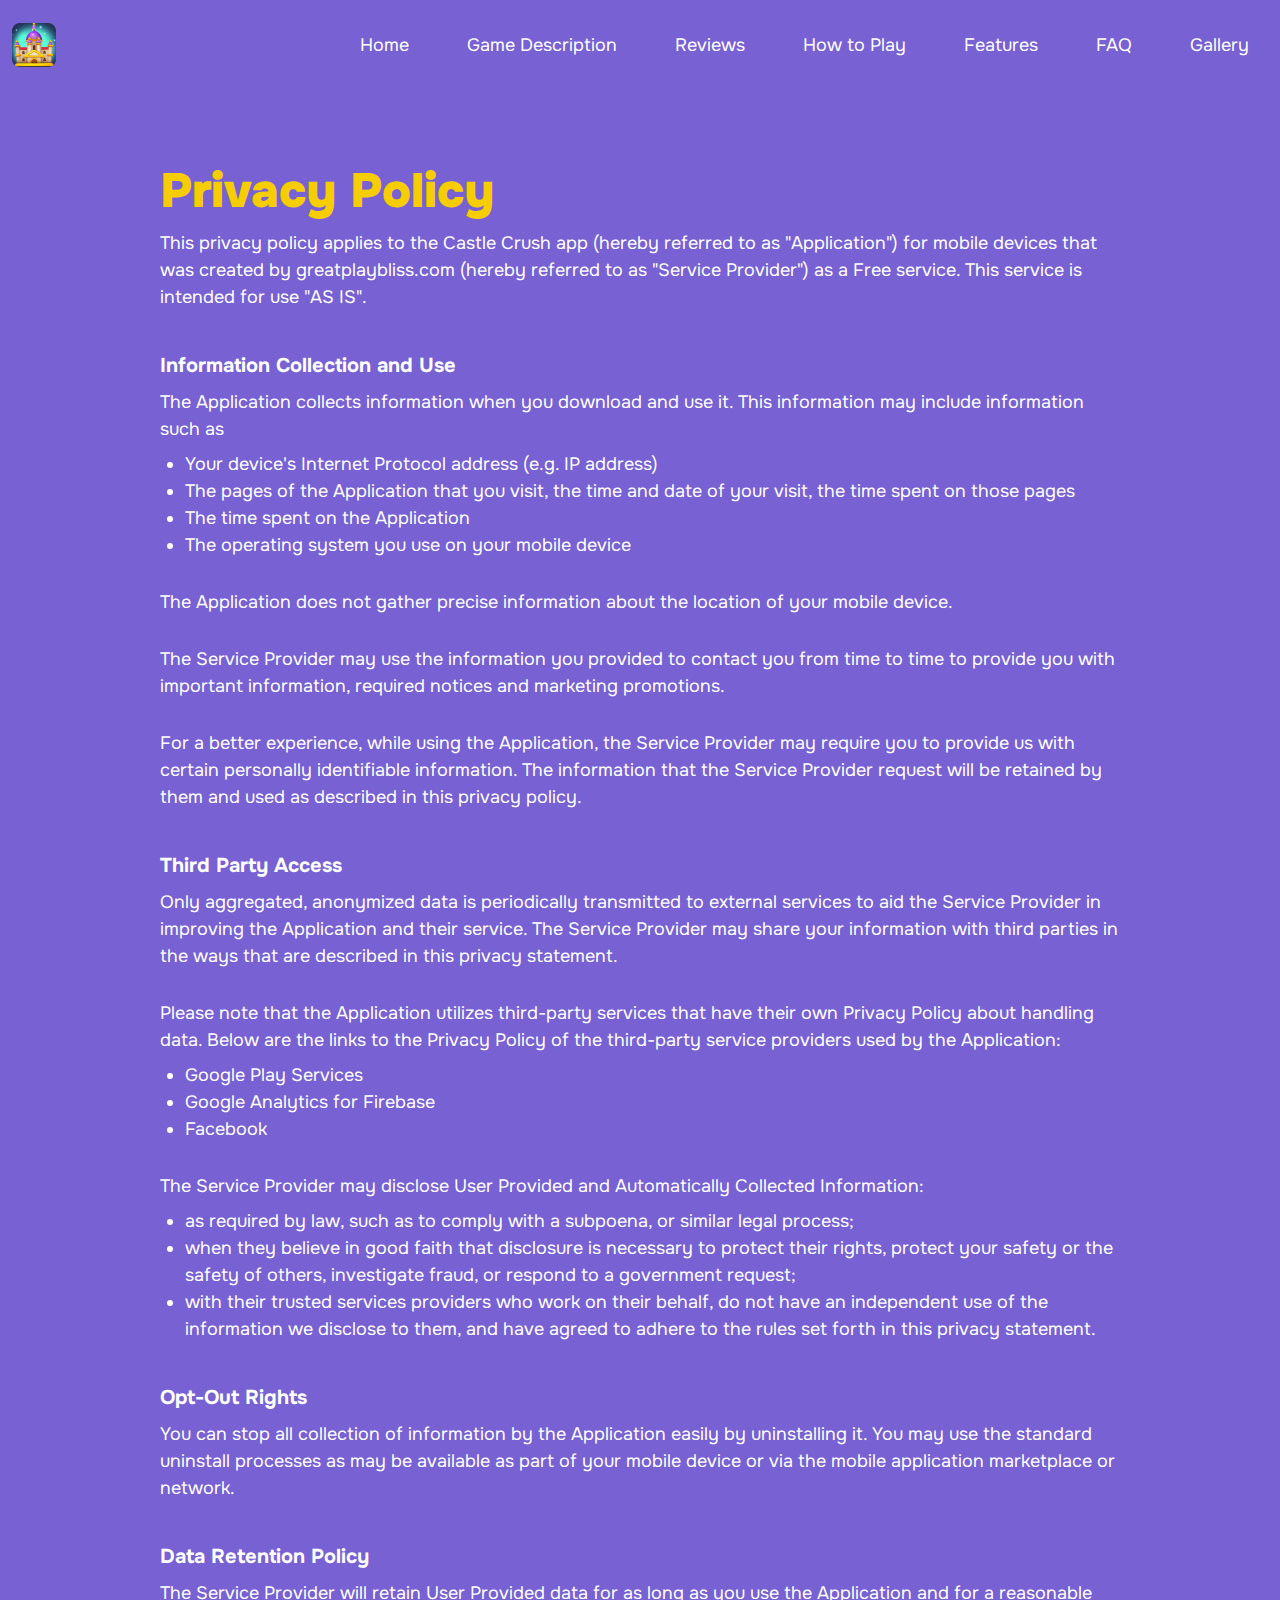
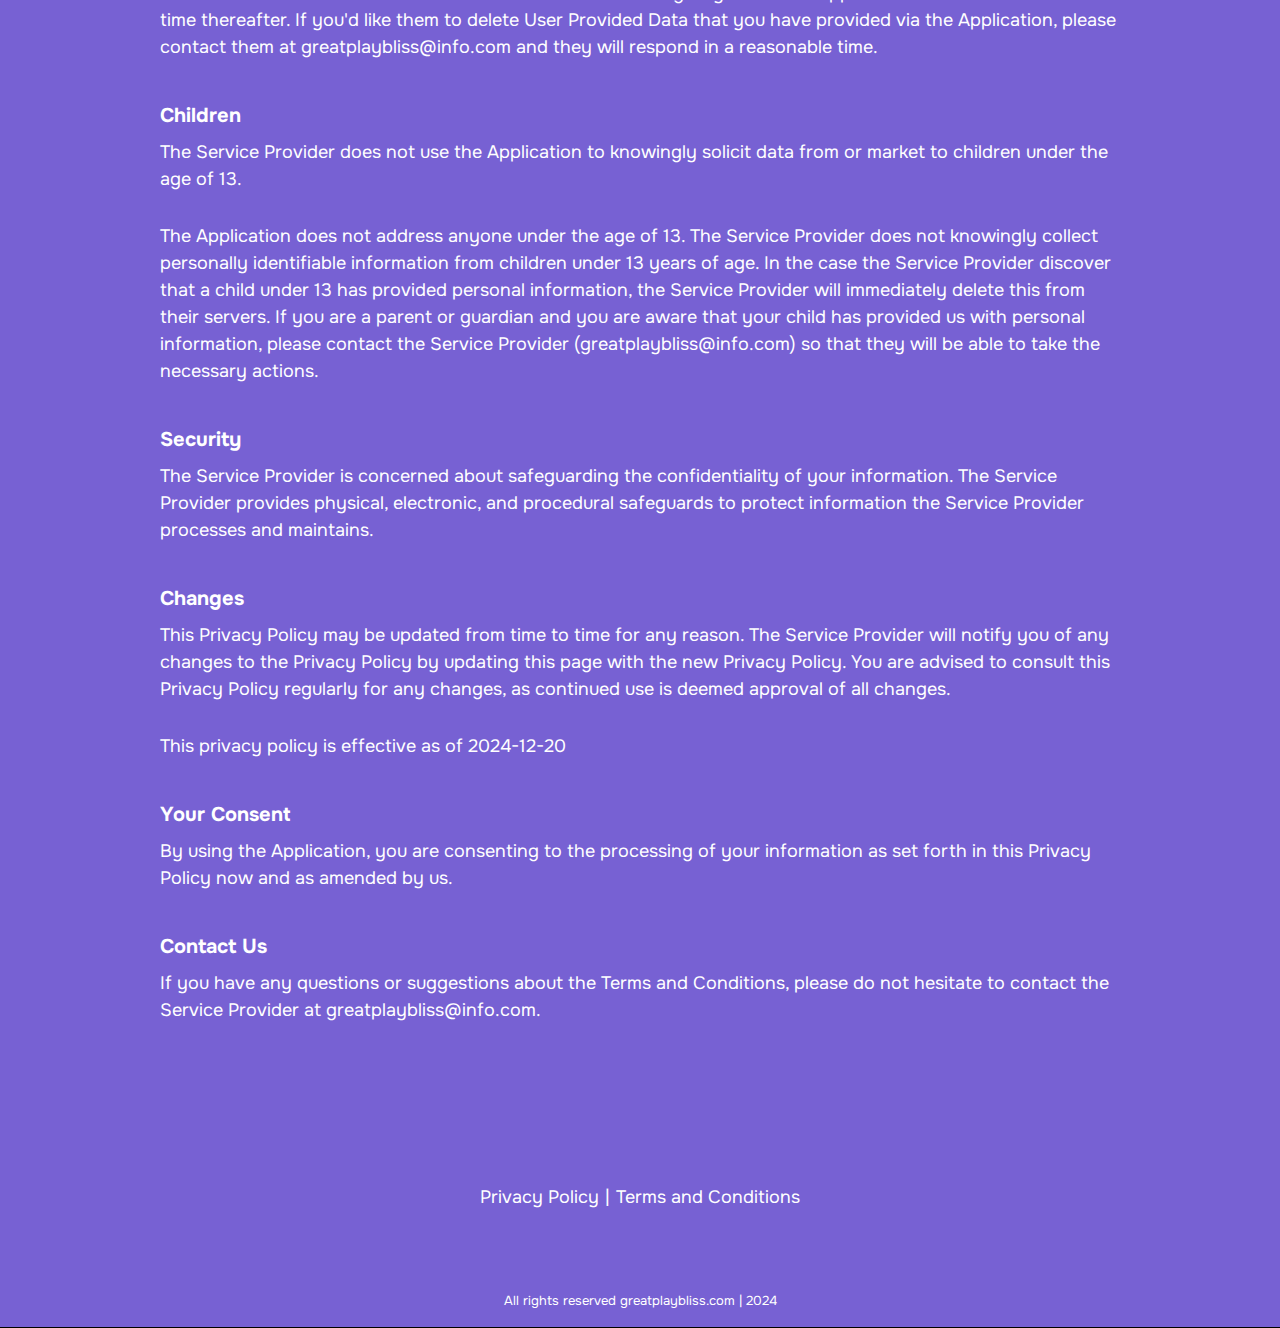
==== policy.html @ f275f7a1 "1" ====
<!DOCTYPE html>
<html lang="en">
  <head>
    <meta charset="UTF-8" />
    <meta name="viewport" content="width=device-width, initial-scale=1.0" />
    <title>Castle Crush</title>
    <link rel="icon" href="image/500x500.png" />
    <link rel="stylesheet" type="text/css" href="slick/slick.css" />
    <link rel="stylesheet" href="css/main.css" />
    <link href="https://unpkg.com/aos@2.3.1/dist/aos.css" rel="stylesheet" />
  </head>

  <body class="back">
    <header class="header">
      <div class="header__background"></div>
      <nav class="navigation">
        <ul class="navigation__list">
          <li class="navigation__item">
            <a href="/" class="navigation__link"
              ><img
                href="/"
                class="header-title navigation-img"
                src="/image/header/Logo.png"
                alt=""
            /></a>
          </li>
          <li class="navigation__item">
            <a href="/" class="navigation__link">Home</a>
          </li>

          <li class="navigation__item">
            <a href="/#about" class="navigation__link">Game Description</a>
          </li>

          <li class="navigation__item">
            <a href="/#reviews" class="navigation__link">Reviews</a>
          </li>
          <li class="navigation__item">
            <a href="/#how" class="navigation__link">How to Play</a>
          </li>
          <li class="navigation__item">
            <a href="/#why" class="navigation__link">Features</a>
          </li>

          <li class="navigation__item">
            <a href="/#faq" class="navigation__link">FAQ</a>
          </li>
          <li class="navigation__item">
            <a href="/#gallery" class="navigation__link">Gallery</a>
          </li>
        </ul>

        <div class="header__button-wrapper policy-terms-header__button-wrapper">
          <a href="/" class="policy-terms-header__icon--menu"
            ><img
              href="/"
              class="header-title"
              src="/image/header/Logo.png"
              alt=""
          /></a>

          <button type="button" class="header__icon-button" data-menu-button>
            <img
              class="header__icon header__icon--menu"
              src="/image/header/Burger.png"
              alt=""
            />

            <img
              class="header__icon header__icon--close close"
              src="/image/header/Group 4.png"
              alt=""
            />
          </button>
        </div>
      </nav>
    </header>
    <main class="policy">
      <section>
        <div class="policy-terms-container">
          <p class="policy-terms-title">Privacy Policy</p>

          <p class="policy-terms-texts">
            This privacy policy applies to the Castle Crush app (hereby referred
            to as "Application") for mobile devices that was created by
            greatplaybliss.com (hereby referred to as "Service Provider") as a
            Free service. This service is intended for use "AS IS".
          </p>
          <p class="policy-terms-text">Information Collection and Use</p>
          <p class="policy-terms-texts">
            The Application collects information when you download and use it.
            This information may include information such as
          </p>

          <ul class="terms-lists">
            <li>Your device's Internet Protocol address (e.g. IP address)</li>
            <li>
              The pages of the Application that you visit, the time and date of
              your visit, the time spent on those pages
            </li>
            <li>The time spent on the Application</li>
            <li>The operating system you use on your mobile device</li>
          </ul>
          <p class="policy-terms-text-one">
            The Application does not gather precise information about the
            location of your mobile device.
          </p>

          <p class="policy-terms-text-one">
            The Service Provider may use the information you provided to contact
            you from time to time to provide you with important information,
            required notices and marketing promotions.
          </p>
          <p class="policy-terms-text-one">
            For a better experience, while using the Application, the Service
            Provider may require you to provide us with certain personally
            identifiable information. The information that the Service Provider
            request will be retained by them and used as described in this
            privacy policy.
          </p>

          <p class="policy-terms-text">Third Party Access</p>

          <p class="policy-terms-texts">
            Only aggregated, anonymized data is periodically transmitted to
            external services to aid the Service Provider in improving the
            Application and their service. The Service Provider may share your
            information with third parties in the ways that are described in
            this privacy statement.
          </p>

          <p class="policy-terms-text-one">
            Please note that the Application utilizes third-party services that
            have their own Privacy Policy about handling data. Below are the
            links to the Privacy Policy of the third-party service providers
            used by the Application:
          </p>
          <ul class="terms-lists">
            <li>
              <a
                class="email-link-color"
                href="https://policies.google.com/privacy"
                target="_blank"
                rel=""
                >Google Play Services
              </a>
            </li>
            <li>
              <a
                class="email-link-color"
                href="https://firebase.google.com/support/privacy"
                target="_blank"
                rel=""
                >Google Analytics for Firebase
              </a>
            </li>
            <li>
              <a
                class="email-link-color"
                href="https://www.facebook.com/about/privacy/update/printable"
                target="_blank"
                rel=""
                >Facebook
              </a>
            </li>
          </ul>

          <p class="policy-terms-text-one">
            The Service Provider may disclose User Provided and Automatically
            Collected Information:
          </p>
          <ul class="terms-lists">
            <li>
              as required by law, such as to comply with a subpoena, or similar
              legal process;
            </li>
            <li>
              when they believe in good faith that disclosure is necessary to
              protect their rights, protect your safety or the safety of others,
              investigate fraud, or respond to a government request;
            </li>
            <li>
              with their trusted services providers who work on their behalf, do
              not have an independent use of the information we disclose to
              them, and have agreed to adhere to the rules set forth in this
              privacy statement.
            </li>
          </ul>

          <h2 class="policy-terms-text">Opt-Out Rights</h2>
          <p class="policy-terms-texts">
            You can stop all collection of information by the Application easily
            by uninstalling it. You may use the standard uninstall processes as
            may be available as part of your mobile device or via the mobile
            application marketplace or network.
          </p>

          <h2 class="policy-terms-text">Data Retention Policy</h2>
          <p class="policy-terms-texts">
            The Service Provider will retain User Provided data for as long as
            you use the Application and for a reasonable time thereafter. If
            you'd like them to delete User Provided Data that you have provided
            via the Application, please contact them at greatplaybliss@info.com
            and they will respond in a reasonable time.
          </p>
          <h2 class="policy-terms-text">Children</h2>
          <p class="policy-terms-texts">
            The Service Provider does not use the Application to knowingly
            solicit data from or market to children under the age of 13.
          </p>

          <p class="policy-terms-text-one">
            The Application does not address anyone under the age of 13. The
            Service Provider does not knowingly collect personally identifiable
            information from children under 13 years of age. In the case the
            Service Provider discover that a child under 13 has provided
            personal information, the Service Provider will immediately delete
            this from their servers. If you are a parent or guardian and you are
            aware that your child has provided us with personal information,
            please contact the Service Provider (greatplaybliss@info.com) so
            that they will be able to take the necessary actions.
          </p>
          <h2 class="policy-terms-text">Security</h2>
          <p class="policy-terms-texts">
            The Service Provider is concerned about safeguarding the
            confidentiality of your information. The Service Provider provides
            physical, electronic, and procedural safeguards to protect
            information the Service Provider processes and maintains.
          </p>
          <h2 class="policy-terms-text">Changes</h2>
          <p class="policy-terms-texts">
            This Privacy Policy may be updated from time to time for any reason.
            The Service Provider will notify you of any changes to the Privacy
            Policy by updating this page with the new Privacy Policy. You are
            advised to consult this Privacy Policy regularly for any changes, as
            continued use is deemed approval of all changes.
          </p>

          <p class="policy-terms-text-one">
            This privacy policy is effective as of 2024-12-20
          </p>
          <h2 class="policy-terms-text">Your Consent</h2>
          <p class="policy-terms-texts">
            By using the Application, you are consenting to the processing of
            your information as set forth in this Privacy Policy now and as
            amended by us.
          </p>
          <h2 class="policy-terms-text">Contact Us</h2>
          <p class="policy-terms-texts">
            If you have any questions or suggestions about the Terms and
            Conditions, please do not hesitate to contact the Service Provider
            at
            <a class="email-link" href="mailto:greatplaybliss@info.com">
              greatplaybliss@info.com</a
            >.
          </p>
        </div>
      </section>
    </main>

    <footer class="footer">
      <div class="footer-container">
        <div class="footer-wrapper">
          <a class="footer-text" href="policy.html">Privacy Policy </a>
          <a class="footer-text">|</a>
          <a class="footer-text" href="terms.html">Terms and Conditions</a>
        </div>
        <p class="footer-copyright">
          All rights reserved greatplaybliss.com | 2024
        </p>
      </div>
    </footer>
    <script src="js/mobile-menu.js"></script>
  </body>
</html>
---- css/main.css ----
@import url("https://fonts.googleapis.com/css2?family=Onest:wght@100..900&display=swap");

:root {
}

* {
  -webkit-box-sizing: border-box;
  box-sizing: border-box;
}

html {
  scroll-behavior: smooth;
  background: #7761d3;
  color: #ffffff;
}

body {
  margin: 0;
}

h1,
h2,
h3,
h4,
h5,
h6,
p {
  margin: 0;
}

ul,
ol {
  margin: 0;
  padding: 0;
  list-style: none;
}

img {
  display: block;
  height: auto;
}

.list {
  list-style: none;
}

button,
a {
  cursor: pointer;
}

.visually-hidden {
  position: absolute;
  width: 1px;
  height: 1px;
  margin: -1px;
  border: 0;
  padding: 0;

  white-space: nowrap;
  clip-path: inset(100%);
  clip: rect(0 0 0 0);
  overflow: hidden;
}

.button:hover {
  scale: 120%;
}

.header {
  position: fixed;
  width: 100%;
  z-index: 5;
  -webkit-transition: background-color 0.3s ease;
  transition: background-color 0.3s ease;
}

.header.is-open .header__background {
  left: 0;
}
.header__button-wrapper {
  margin-left: auto;
}
.header__icon {
  display: none;
}

.header__icon-button {
  display: -webkit-box;
  display: -ms-flexbox;
  display: flex;
  background-color: transparent;
  border: none;
  border-radius: 50%;
}

.header__icon--menu {
  display: block;
}

.header__icon-button.is-open .header__icon--menu {
  display: none;
}

.header__icon-button.is-open .header__icon--close {
  display: block;
}

.header {
  position: fixed;
  width: 100%;
  z-index: 5;
  background: transparent;
  display: flex;
  height: 80px;
  background: #7761d3;
}
.header__background {
  position: absolute;
  top: 0;
  right: 0;
  bottom: 0;
  left: 100%;

  z-index: -1;
  -webkit-transition: left 0.3s ease;
  transition: left 0.3s ease;
  background: #7761d3;
}
.header.is-open .header__background {
  left: 0;
}
.header__button-wrapper {
  margin-right: auto;
  display: flex;
  align-items: center;
  justify-content: end;
}
.policy-terms-header__button-wrapper {
  margin-right: auto;
  display: flex;
  align-items: center;
  justify-content: space-between;
}
.header__icon {
  display: none;
}
.header__icon-button {
  display: flex;
  background-color: transparent;
  border: none;
  border-radius: 50%;
}

.header__icon--menu {
  display: block;
}

.header__icon-button.is-open .header__icon--menu {
  display: none;
}

.header__icon-button.is-open .header__icon--close {
  display: block;
}

.navigation {
  display: -ms-flexbox;
  -webkit-box-orient: vertical;
  -webkit-box-direction: normal;
  -ms-flex-direction: column;
  flex-direction: column;
  -webkit-box-align: center;
  -ms-flex-align: center;
  align-items: center;
  -webkit-box-flex: 1;
  -ms-flex: 1;
  flex: 1;
  padding: 19px;
  position: relative;
}

.navigation__list {
  display: flex;
  flex-direction: column;

  align-items: center;

  top: 130px;
  position: absolute;
  top: 100%;
  right: -100%;
  width: 100%;
  height: 457px;
  -webkit-transition: 0.3s;
  transition: 0.3s;
  z-index: 999;

  padding: 0px 32px;

  border-radius: 0px 0px 16px 16px;
  gap: 30px;
  background: #7761d3;
}
.navigation__list.is-open {
  right: 0;
}
.navigation__link {
  font-family: Onest;
  font-size: 18px;
  font-weight: 700;
  line-height: 27px;
  text-align: left;
  text-underline-position: from-font;
  text-decoration-skip-ink: none;

  text-decoration: none;
  color: #ffffff;
}
.navigation__link:hover,
.navigation__link:focus {
  color: #f6cd00;
}
.header.is-open {
  background-color: transparent;
}
.navigation-img {
  display: none;
}
.header-title {
}

@media screen and (min-width: 1200px) {
  .navigation-img {
    display: flex;
  }
  .policy-terms-header__icon--menu {
    display: none;
  }
  .header-title {
    margin-right: 246px;
  }
  .header {
    width: 100%;

    height: 90px;
    padding: 10px 20px 10px 0;
    display: flex;
    align-items: center;
    justify-content: center;

    z-index: 1000;
  }
  .header__background {
  }

  .header__icon-button {
    display: none;
  }

  .navigation {
    display: flex;

    flex-direction: row;

    flex: 1;
    padding: 0;

    width: 1440px;
    margin: auto;
  }
  .navigation__list {
    background-color: transparent;
    flex-direction: row;
    display: flex;
    position: static;
    width: 1440px;
    margin: auto;

    padding-block: 0;
    flex: 1;
    gap: 58px;
    height: 0px;
    display: flex;
    justify-content: center;
    align-items: center;
    justify-content: center;
  }
  .navigation__link {
    font-family: Onest;
    font-size: 18px;
    font-weight: 400;
    line-height: 27px;
    text-align: left;
    text-underline-position: from-font;
    text-decoration-skip-ink: none;

    text-decoration: none;
  }

  .header__icon-home-img {
    display: none;
  }
  .navigation__item-desk {
    display: none;
  }
}

.home {
  width: 375px;
  height: 812px;

  padding: 120px 15px 0px;
  background-repeat: no-repeat;
  background-size: cover;
  background-position: center;
  background-image: url("/image/home/Hero.png");
  margin: auto;
}

.home__container-top {
  display: flex;
  flex-direction: column;
  align-items: start;
}
.home-title {
  font-family: Onest;
  font-size: 52px;
  font-weight: 900;
  line-height: 67.6px;
  text-align: left;
  text-underline-position: from-font;
  text-decoration-skip-ink: none;
  color: #f6cd00;
  -webkit-text-stroke: 3px #30268f;
}

.home-text {
  font-family: Onest;
  font-size: 22px;
  font-weight: 700;
  line-height: 28.6px;
  text-align: left;
  text-underline-position: from-font;
  text-decoration-skip-ink: none;

  color: #30268f;

  text-shadow: 0px 0px 24px #ffffff80;
  padding: 11px 40px 147px 0;
}
.home__google-button_link {
  margin: auto;
}
@media screen and (min-width: 1200px) {
  .home {
    width: 1440px;
    height: 759px;

    padding: 96px 160px 0px;
    background-image: url("/image/home/Hero\ \(1\).png");
  }

  .home-title {
    font-family: Onest;
    font-size: 100px;
    font-weight: 900;
    line-height: 130px;
    text-align: left;
    text-underline-position: from-font;
    text-decoration-skip-ink: none;
    -webkit-text-stroke: 4px #30268f;
  }

  .home-text {
    font-family: Onest;
    font-size: 28px;
    font-weight: 600;
    line-height: 36.4px;
    text-align: left;
    text-underline-position: from-font;
    text-decoration-skip-ink: none;
    width: 616px;

    padding: 8px 0 137px;
  }
  .home__google-button_link {
    margin: 0;
  }
}
.about {
  padding: 80px 16px;
  margin: auto;
  width: 375px;
  height: 953px;

  background-repeat: no-repeat;
  background-size: cover;
  background-position: center;
  background-image: url("/image/about/Game\ Description.png");
}

.about-title {
  font-family: Onest;
  font-size: 36px;
  font-weight: 900;
  line-height: 46.8px;
  text-align: left;
  text-underline-position: from-font;
  text-decoration-skip-ink: none;

  color: #f6cd00;
}

.about-text {
  font-family: Onest;
  font-size: 16px;
  font-weight: 400;
  line-height: 24px;
  text-align: left;
  text-underline-position: from-font;
  text-decoration-skip-ink: none;
}

.about-img {
  width: 343px;
  height: 354px;

  background-repeat: no-repeat;
  background-size: cover;
  background-position: center;
  background-image: url("/image/about/Game\ Image\ Container.png");
  margin: 40px auto;
}

@media screen and (min-width: 1200px) {
  .about {
    width: 1440px;
    height: 620px;
    margin: auto;
    padding: 80px 160px;
    background-image: url("/image/about/Game\ Description\ \(1\).png");
  }
  .about-container {
    display: flex;
    align-items: start;
    justify-content: center;
    gap: 128px;
    padding-top: 44px;
  }
  .about-title {
    font-family: Onest;
    font-size: 48px;
    font-weight: 900;
    line-height: 62.4px;
    text-align: left;
    text-underline-position: from-font;
    text-decoration-skip-ink: none;
  }

  .about-text {
    font-family: Onest;
    font-size: 18px;
    font-weight: 400;
    line-height: 27px;
    text-align: left;
    text-underline-position: from-font;
    text-decoration-skip-ink: none;

    width: 544px;
  }
  .about-text-bold {
    font-family: Poppins;
    font-size: 16px;
    font-weight: 500;
    line-height: 24px;
    letter-spacing: 0.005em;
    text-align: left;
    text-underline-position: from-font;
    text-decoration-skip-ink: none;
  }
  .about-img {
    margin: 0;
    width: 448px;
    height: 354px;
    background-image: url("/image/about/Game\ Image\ Container\ \(1\).png");
  }
}
.how {
  width: 375px;
  height: 1309px;
  margin: auto;
  padding: 80px 16px 0;
  background-repeat: no-repeat;
  background-size: cover;
  background-position: center;
  background-image: url("/image/how/How\ to\ Play.png");
}

.how-list {
  margin: auto;
  display: flex;
  flex-direction: column;
  gap: 24px;
  padding-top: 40px;
}
.how-item {
  width: 343px;
  padding: 12px 32px 12px 32px;
  border-radius: 16px;
  border: 4px solid #a28cfe;
  background: linear-gradient(180deg, #fdf2d4 0%, #d3b89d 100%);
}
.how-img {
  margin: auto;
}

.how-text {
  font-family: Onest;
  font-size: 16px;
  font-weight: 400;
  line-height: 24px;
  text-align: center;
  text-underline-position: from-font;
  text-decoration-skip-ink: none;
  color: #30268f;
  padding-top: 16px;
}

@media screen and (min-width: 1200px) {
  .how {
    width: 1440px;
    height: 706px;

    margin: auto;
    padding: 80px 160px 0;
    background-repeat: no-repeat;
    background-size: cover;
    background-position: center;
    background-image: url("/image/how/How\ to\ Play\ \(1\).png");
  }

  .how-list {
    margin: auto;
    display: flex;
    flex-direction: row;
    justify-content: center;
    flex-wrap: wrap;
    gap: 32px;
    padding-top: 40px;
  }
  .how-item {
    width: 352px;
    padding: 12px 32px 12px 32px;
    border-radius: 16px;
    border: 4px solid #a28cfe;
    background: linear-gradient(180deg, #fdf2d4 0%, #d3b89d 100%);
  }

  .how-text {
    font-family: Onest;
    font-size: 18px;
    font-weight: 400;
    line-height: 27px;
    text-align: center;
    text-underline-position: from-font;
    text-decoration-skip-ink: none;
    padding-top: 16px;
  }
}

.why {
  padding: 80px 16px 0;
  margin: auto;
  width: 375px;
  height: 798px;

  background-repeat: no-repeat;
  background-size: cover;
  background-position: center;
  background-image: url("/image/why/Features.png");
}

.why-list {
  margin-top: 54px;
  display: flex;
  flex-direction: column;
  padding: 16px 16px 24px 16px;
  gap: 16px;
  border-radius: 16px;
  background: linear-gradient(180deg, #fdf2d4 0%, #d3b89d 100%);
  box-shadow: 0px -8px 0px 0px #00000040 inset;
}

.why-text {
  font-family: Onest;
  font-size: 16px;
  font-weight: 400;
  line-height: 24px;
  text-align: left;
  text-underline-position: from-font;
  text-decoration-skip-ink: none;
  color: #30268f;
}

@media screen and (min-width: 1200px) {
  .why {
    padding: 80px 160px 0;
    margin: auto;
    width: 1440px;
    height: 545px;

    background-repeat: no-repeat;
    background-size: cover;
    background-position: center;
    background-image: url("/image/why/Features\ \(1\).png");
  }

  .why-list {
    margin-top: 40px;
    margin-left: 384px;
    display: flex;
    flex-direction: column;
    padding: 16px 24px 24px 24px;
    gap: 16px;
    border-radius: 16px;
    background: linear-gradient(180deg, #fdf2d4 0%, #d3b89d 100%);
    box-shadow: 0px -8px 0px 0px #00000040 inset;
  }

  .why-text {
    font-family: Onest;
    font-size: 18px;
    font-weight: 400;
    line-height: 27px;
    text-align: left;
    text-underline-position: from-font;
    text-decoration-skip-ink: none;

    color: #30268f;
  }
}

.reviews {
  width: 375px;
  height: 486px;

  margin: auto;
  padding: 60px 0px 0 16px;
  background-repeat: no-repeat;
  background-size: cover;
  background-position: center;
  background-image: url("/image/reviews/Reviews.png");
}

.reviews-list {
  width: auto;
  padding-top: 40px;

  margin: auto;
}
.reviews-item {
  margin: 0 5px;
  width: 327px;
  height: 139px;
  padding: 8px 24px 16px 24px;
  border-radius: 16px;
  box-shadow: 0px -8px 0px 0px #00000040 inset;
  background: linear-gradient(180deg, #fdf2d4 0%, #d3b89d 100%);
}

.reviews-text-bold {
  padding: 0px 0 16px;

  font-family: Onest;
  font-size: 18px;
  font-weight: 700;
  line-height: 27px;
  text-align: left;
  text-underline-position: from-font;
  text-decoration-skip-ink: none;
  color: #30268f;
}
.reviews-text {
  color: #30268f;
  font-family: Onest;
  font-size: 16px;
  font-weight: 400;
  line-height: 24px;
  text-align: left;
  text-underline-position: from-font;
  text-decoration-skip-ink: none;
}

@media screen and (min-width: 1200px) {
  .reviews {
    width: 1440px;
    height: 806px;

    margin: auto;
    padding: 80px 0px 0 160px;
    background-repeat: no-repeat;
    background-size: cover;
    background-position: center;
    background-image: url("/image/reviews/Reviews\ \(1\).png");
  }

  .reviews-list {
    width: auto;
    padding-top: 60px;

    margin: auto;
  }
  .reviews-item {
    margin: 0 10px;
    width: 327px;
    height: 170px;
    padding: 8px 24px 16px 24px;
    border-radius: 16px;
    box-shadow: 0px -8px 0px 0px #00000040 inset;
    background: linear-gradient(180deg, #fdf2d4 0%, #d3b89d 100%);
  }

  .reviews-text-bold {
    padding: 0px 0 16px;

    font-family: Onest;
    font-size: 20px;
    font-weight: 700;
    line-height: 30px;
    text-align: left;
    text-underline-position: from-font;
    text-decoration-skip-ink: none;

    color: #30268f;
  }
  .reviews-text {
    color: #30268f;

    font-family: Onest;
    font-size: 18px;
    font-weight: 400;
    line-height: 27px;
    text-align: left;
    text-underline-position: from-font;
    text-decoration-skip-ink: none;
  }
}

.faq {
  padding: 80px 16px;
  margin: auto;
  width: 375px;
  height: 1435px;
  background-repeat: no-repeat;
  background-size: cover;
  background-position: center;
  background-image: url("/image/faq/FAQ.png");
}
.faq-container {
  padding-top: 40px;
  display: flex;
  flex-direction: column;
  gap: 26px;
  margin: auto;
}

.faq-question {
  background: linear-gradient(180deg, #fdf2d4 0%, #d3b89d 100%);
  box-shadow: 0px -8px 0px 0px #00000040 inset;
  padding: 8px 24px 16px;
  border-radius: 16px;
  font-family: Onest;
  font-size: 18px;
  font-weight: 700;
  line-height: 27px;
  text-align: left;
  text-underline-position: from-font;
  text-decoration-skip-ink: none;
  color: #30268f;
}

.faq-answer {
  margin-top: 8px;
  background: linear-gradient(180deg, #fdf2d4 0%, #d3b89d 100%);
  box-shadow: 0px -8px 0px 0px #00000040 inset;
  padding: 8px 24px 16px;
  border-radius: 16px;
  font-family: Onest;
  font-size: 16px;
  font-weight: 400;
  line-height: 24px;
  text-align: left;
  text-underline-position: from-font;
  text-decoration-skip-ink: none;
  color: #30268f;
}
@media screen and (min-width: 1200px) {
  .faq {
    padding: 80px 160px 0;
    margin: auto;
    width: 1440px;
    height: 1166px;

    background-repeat: no-repeat;
    background-size: cover;
    background-position: center;
    background-image: url("/image/faq/FAQ\ \(1\).png");
  }
  .faq-container {
    width: 736px;
    padding-top: 40px;
    display: flex;
    flex-direction: column;
    gap: 29px;
    margin: 0;
  }

  .faq-question {
    font-family: Onest;
    font-size: 20px;
    font-weight: 700;
    line-height: 30px;
    text-align: left;
    text-underline-position: from-font;
    text-decoration-skip-ink: none;
  }

  .faq-answer {
    font-family: Onest;
    font-size: 18px;
    font-weight: 400;
    line-height: 27px;
    text-align: left;
    text-underline-position: from-font;
    text-decoration-skip-ink: none;
  }
}
.gallery {
  width: 375px;
  height: 759px;

  margin: auto;
  padding: 60px 0 0 16px;
  background-repeat: no-repeat;
  background-size: cover;
  background-position: center;
  background-image: url("/image/gallery/Gallery.png");
}

.gallery__list {
  width: 330px;
  padding-top: 40px;

  margin: 0;
}
.gallery__item {
  width: 288px;
  height: 512px;

  overflow: hidden;
  position: relative;
  margin: 0 8px;
}

.gallery__image {
  width: 100%;
  height: 100%;
  object-fit: cover;
  object-position: center;
}
.slick-prev:before {
  content: "←";
  display: none;
}
.slick-next:before {
  content: "→";
  display: none;
}
@media screen and (min-width: 1200px) {
  .gallery {
    width: 1440px;
    height: 808px;
    margin: auto;
    padding: 80px 160px;
    background-image: url("/image/gallery/Gallery\ \(1\).png");
  }
  .slick-prev:before {
    content: url("/image/gallery/Arrow\ \(1\).png");
    margin-left: -45px;
    display: flex;
  }
  .slick-next:before {
    content: url("/image/gallery/Arrow.png");
    display: flex;
  }
  .gallery__item {
    width: 288px;
    height: 512px;

    overflow: hidden;
    position: relative;
    margin: 0 16px;
  }

  .gallery__list {
    margin: auto;
    width: 960px;
    padding: 43px 0 0;
  }
}

.footer {
  background: #7761d3;
  border-bottom: 1px solid #000000;

  color: #ffffff;
  padding: 80px 48px 16px;
}
.footer-container {
  display: flex;
  flex-direction: column;
  justify-content: center;
  align-items: center;
  gap: 80px;
}

.footer-wrapper {
  display: flex;
  flex-direction: row;

  align-items: center;

  gap: 4px;
}
.footer-text {
  font-family: Onest;
  font-size: 16px;
  font-weight: 400;
  line-height: 24px;
  text-align: left;
  text-underline-position: from-font;
  text-decoration-skip-ink: none;

  text-decoration: none;
  color: #ffffff;
}

.footer-copyright {
  font-family: Onest;
  font-size: 11px;
  font-weight: 400;
  line-height: 16.5px;
  text-align: left;
  text-underline-position: from-font;
  text-decoration-skip-ink: none;
}

@media screen and (min-width: 1200px) {
  .footer {
    padding: 80px 0px 16px;
  }
  .footer-container {
    display: flex;
    flex-direction: column;
    justify-content: stretch;
    align-items: stretch;

    gap: 80px;
  }

  .footer-wrapper {
    display: flex;
    flex-direction: row;
    justify-content: center;
    align-items: center;

    gap: 6px;
  }
  .footer-text {
    font-family: Onest;
    font-size: 18px;
    font-weight: 400;
    line-height: 27px;
    text-align: center;
    text-underline-position: from-font;
    text-decoration-skip-ink: none;
  }
  .footer-copyright {
    font-family: Onest;
    font-size: 13px;
    font-weight: 400;
    line-height: 19.5px;
    text-align: center;
    text-underline-position: from-font;
    text-decoration-skip-ink: none;
  }
}
.policy-terms-container {
  flex-direction: column;
  align-items: start;
  padding: 160px 16px 80px;
}
.policy-terms-title {
  font-family: Onest;
  font-size: 36px;
  font-weight: 900;
  line-height: 46.8px;
  text-align: left;
  text-underline-position: from-font;
  text-decoration-skip-ink: none;
  color: #f6cd00;
}

.policy-terms-text {
  font-family: Onest;
  font-size: 22px;
  font-weight: 700;
  line-height: 28.6px;
  text-align: left;
  text-underline-position: from-font;
  text-decoration-skip-ink: none;

  padding-top: 32px;
}
.policy-terms-texts {
  font-family: Onest;
  font-size: 16px;
  font-weight: 400;
  line-height: 24px;
  text-align: left;
  text-underline-position: from-font;
  text-decoration-skip-ink: none;

  padding-top: 8px;
}
.policy-terms-text-one {
  font-family: Onest;
  font-size: 16px;
  font-weight: 400;
  line-height: 24px;
  text-align: left;
  text-underline-position: from-font;
  text-decoration-skip-ink: none;

  padding-top: 8px;
}

.terms-list {
  list-style-type: disc;

  padding: 20px 0 20px 25px;
  font-family: Onest;
  font-size: 16px;
  font-weight: 400;
  line-height: 24px;
  text-align: left;
  text-underline-position: from-font;
  text-decoration-skip-ink: none;

  padding-top: 8px;
  display: flex;
  flex-direction: column;
}

.terms-lists {
  list-style-type: disc;
  padding-top: 8px;
  padding-left: 25px;

  font-family: Onest;
  font-size: 16px;
  font-weight: 400;
  line-height: 24px;
  text-align: left;
  text-underline-position: from-font;
  text-decoration-skip-ink: none;
}
.email-link {
  color: inherit;
  text-decoration: none;
}
.email-link-color {
  color: #fff;
  text-decoration: none;
}
@media screen and (min-width: 1200px) {
  .policy-terms-container {
    padding: 160px 160px 80px;
    align-items: start;
  }
  .policy-terms-title {
    font-family: Onest;
    font-size: 48px;
    font-weight: 900;
    line-height: 62.4px;
    text-align: left;
    text-underline-position: from-font;
    text-decoration-skip-ink: none;
  }

  .policy-terms-text {
    font-family: Onest;
    font-size: 20px;
    font-weight: 700;
    line-height: 30px;
    text-align: left;
    text-underline-position: from-font;
    text-decoration-skip-ink: none;

    padding-top: 40px;
  }
  .policy-terms-texts {
    font-family: Onest;
    font-size: 18px;
    font-weight: 400;
    line-height: 27px;
    text-align: left;
    text-underline-position: from-font;
    text-decoration-skip-ink: none;
  }
  .policy-terms-text-one {
    font-family: Onest;
    font-size: 18px;
    font-weight: 400;
    line-height: 27px;
    text-align: left;
    text-underline-position: from-font;
    text-decoration-skip-ink: none;

    padding-top: 30px;
  }

  .terms-list {
    list-style-type: disc;

    padding: 20px 0 20px 25px;
    font-family: Onest;
    font-size: 18px;
    font-weight: 400;
    line-height: 27px;
    text-align: left;
    text-underline-position: from-font;
    text-decoration-skip-ink: none;

    display: flex;
    flex-direction: column;
    padding-top: 16px;
  }

  .terms-lists {
    list-style-type: disc;

    padding-left: 25px;

    font-family: Onest;
    font-size: 18px;
    font-weight: 400;
    line-height: 27px;
    text-align: left;
    text-underline-position: from-font;
    text-decoration-skip-ink: none;
  }
}
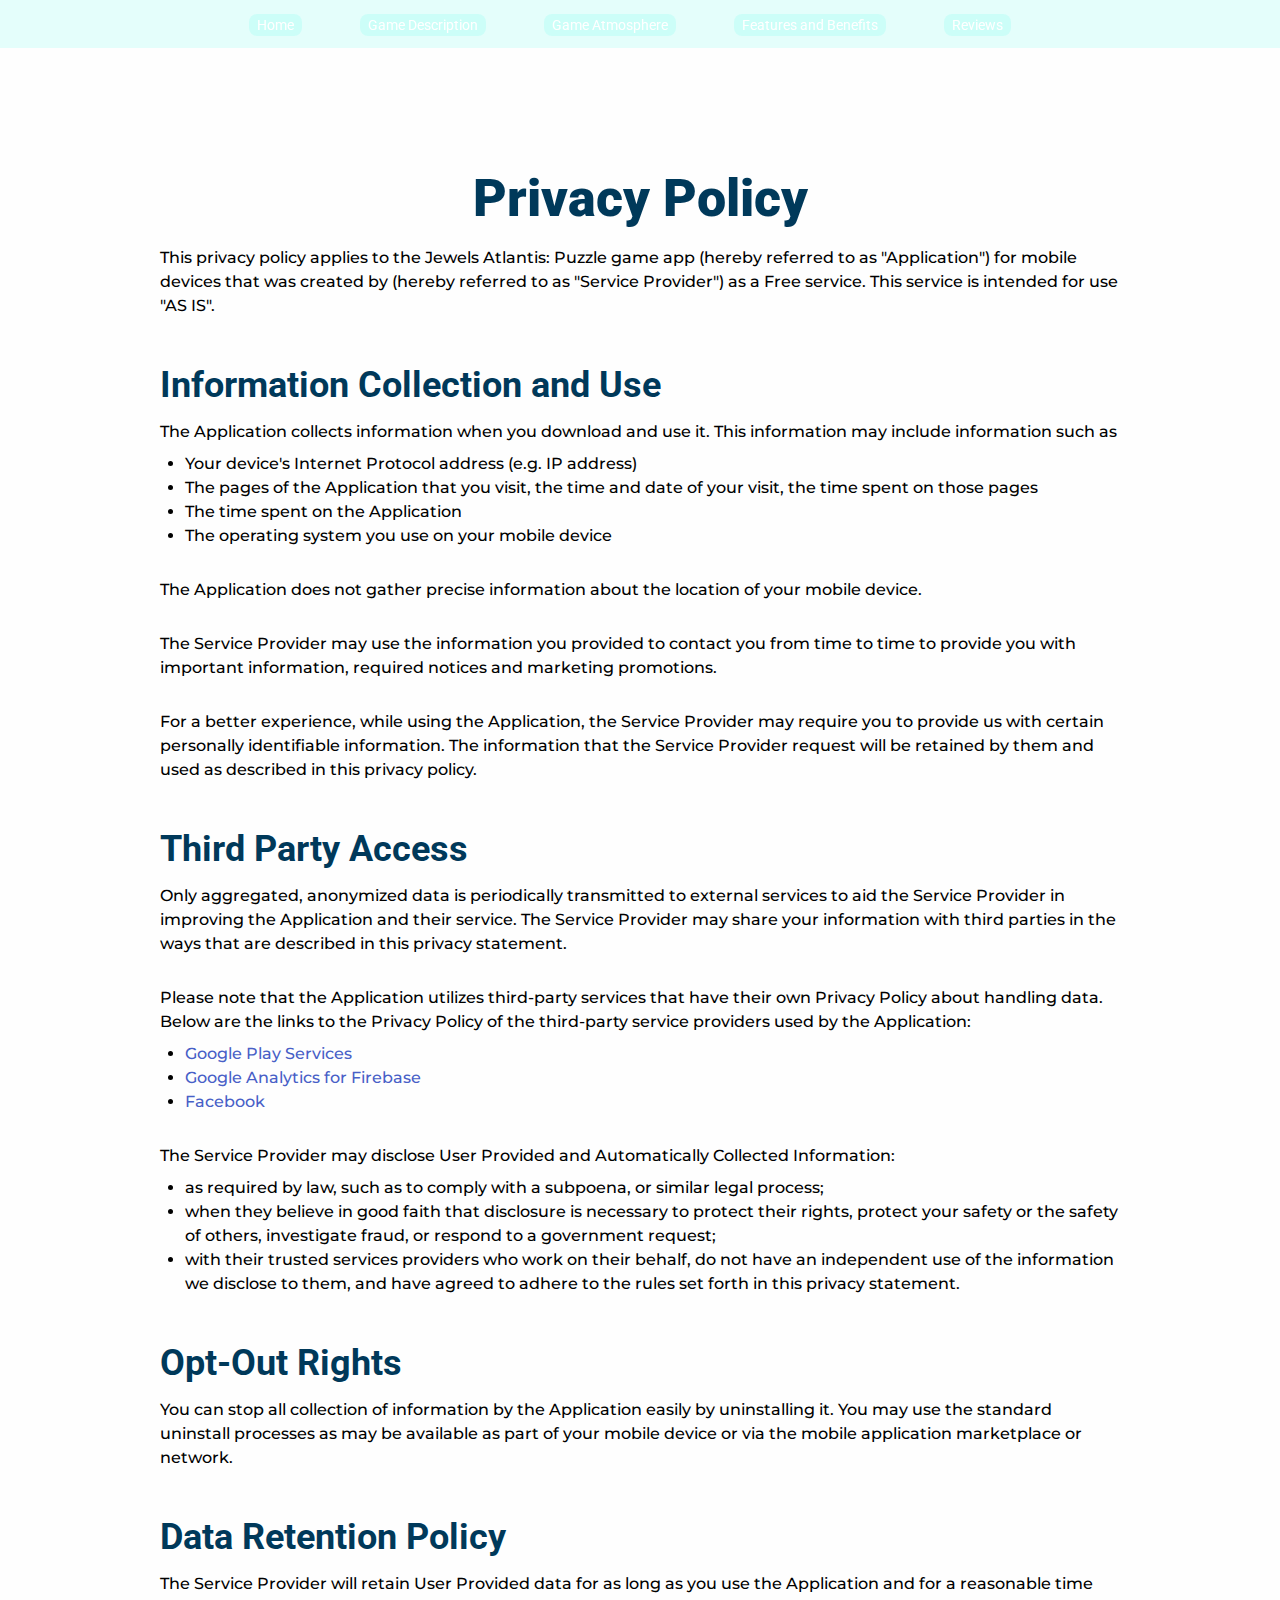
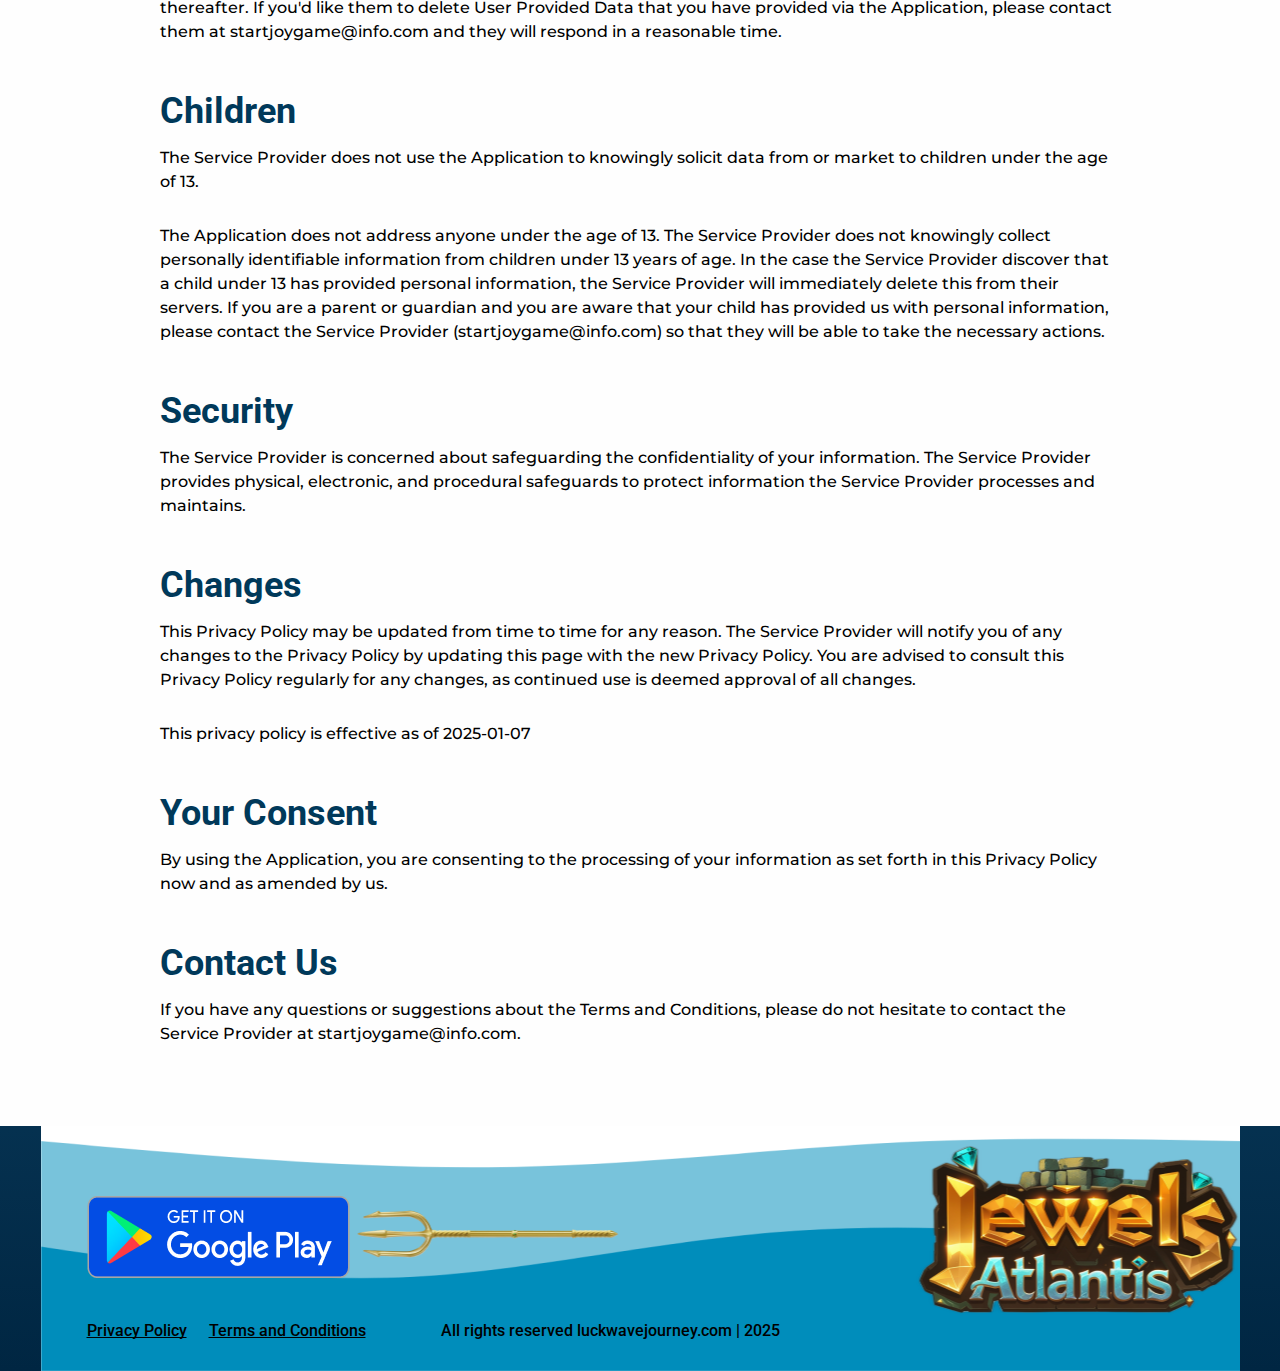
==== commit 593d6662: "2" ====
--- a/policy.html
+++ b/policy.html
@@ -3,8 +3,12 @@
   <head>
     <meta charset="UTF-8" />
     <meta name="viewport" content="width=device-width, initial-scale=1.0" />
-    <title>Castle Crush</title>
-    <link rel="icon" href="image/500x500.png" />
+    <title>Jewels Atlantis: Puzzle game</title>
+    <link
+      rel="icon"
+      href="img/Leonardo_Phoenix_10_A_compact_and_detailed_favicon_design_insp_0 1.png"
+    />
+
     <link rel="stylesheet" type="text/css" href="slick/slick.css" />
     <link rel="stylesheet" href="css/main.css" />
     <link href="https://unpkg.com/aos@2.3.1/dist/aos.css" rel="stylesheet" />
@@ -16,59 +20,46 @@
       <nav class="navigation">
         <ul class="navigation__list">
           <li class="navigation__item">
-            <a href="/" class="navigation__link"
-              ><img
-                href="/"
-                class="header-title navigation-img"
-                src="/image/header/Logo.png"
-                alt=""
-            /></a>
-          </li>
-          <li class="navigation__item">
             <a href="/" class="navigation__link">Home</a>
           </li>
 
           <li class="navigation__item">
             <a href="/#about" class="navigation__link">Game Description</a>
           </li>
-
+          <li class="navigation__item">
+            <a href="/#why" class="navigation__link">Game Atmosphere</a>
+          </li>
+          <li class="navigation__item">
+            <a href="/#gallery" class="navigation__link"
+              >Features and Benefits</a
+            >
+          </li>
           <li class="navigation__item">
             <a href="/#reviews" class="navigation__link">Reviews</a>
           </li>
-          <li class="navigation__item">
-            <a href="/#how" class="navigation__link">How to Play</a>
-          </li>
-          <li class="navigation__item">
-            <a href="/#why" class="navigation__link">Features</a>
-          </li>
-
-          <li class="navigation__item">
-            <a href="/#faq" class="navigation__link">FAQ</a>
-          </li>
-          <li class="navigation__item">
-            <a href="/#gallery" class="navigation__link">Gallery</a>
+          <li class="navigation__item header__icon-button">
+            <a href="policy.html" class="navigation__link">Privacy Policy</a>
+          </li>
+          <li class="navigation__item header__icon-button">
+            <a href="terms.html" class="navigation__link"
+              >Terms and Conditions</a
+            >
           </li>
         </ul>
 
         <div class="header__button-wrapper policy-terms-header__button-wrapper">
           <a href="/" class="policy-terms-header__icon--menu"
-            ><img
-              href="/"
-              class="header-title"
-              src="/image/header/Logo.png"
-              alt=""
+            ><img href="/" class="header-title" alt=""
           /></a>
-
           <button type="button" class="header__icon-button" data-menu-button>
             <img
               class="header__icon header__icon--menu"
-              src="/image/header/Burger.png"
+              src="/img/header/Vector (1).png"
               alt=""
             />
-
             <img
               class="header__icon header__icon--close close"
-              src="/image/header/Group 4.png"
+              src="/img/header/Icons.png"
               alt=""
             />
           </button>
@@ -81,10 +72,10 @@
           <p class="policy-terms-title">Privacy Policy</p>
 
           <p class="policy-terms-texts">
-            This privacy policy applies to the Castle Crush app (hereby referred
-            to as "Application") for mobile devices that was created by
-            greatplaybliss.com (hereby referred to as "Service Provider") as a
-            Free service. This service is intended for use "AS IS".
+            This privacy policy applies to the Jewels Atlantis: Puzzle game app
+            (hereby referred to as "Application") for mobile devices that was
+            created by (hereby referred to as "Service Provider") as a Free
+            service. This service is intended for use "AS IS".
           </p>
           <p class="policy-terms-text">Information Collection and Use</p>
           <p class="policy-terms-texts">
@@ -200,7 +191,7 @@
             The Service Provider will retain User Provided data for as long as
             you use the Application and for a reasonable time thereafter. If
             you'd like them to delete User Provided Data that you have provided
-            via the Application, please contact them at greatplaybliss@info.com
+            via the Application, please contact them at startjoygame@info.com
             and they will respond in a reasonable time.
           </p>
           <h2 class="policy-terms-text">Children</h2>
@@ -217,8 +208,8 @@
             personal information, the Service Provider will immediately delete
             this from their servers. If you are a parent or guardian and you are
             aware that your child has provided us with personal information,
-            please contact the Service Provider (greatplaybliss@info.com) so
-            that they will be able to take the necessary actions.
+            please contact the Service Provider (startjoygame@info.com) so that
+            they will be able to take the necessary actions.
           </p>
           <h2 class="policy-terms-text">Security</h2>
           <p class="policy-terms-texts">
@@ -237,7 +228,7 @@
           </p>
 
           <p class="policy-terms-text-one">
-            This privacy policy is effective as of 2024-12-20
+            This privacy policy is effective as of 2025-01-07
           </p>
           <h2 class="policy-terms-text">Your Consent</h2>
           <p class="policy-terms-texts">
@@ -250,8 +241,8 @@
             If you have any questions or suggestions about the Terms and
             Conditions, please do not hesitate to contact the Service Provider
             at
-            <a class="email-link" href="mailto:greatplaybliss@info.com">
-              greatplaybliss@info.com</a
+            <a class="email-link" href="mailto:startjoygame@info.com">
+              startjoygame@info.com</a
             >.
           </p>
         </div>
@@ -259,14 +250,25 @@
     </main>
 
     <footer class="footer">
+      <a
+        class="footer-img"
+        href="https://play.google.com/store/apps/details?id=com.actionfit.atlantis"
+        target="_blank"
+      >
+        <img
+          class="home__google-button_image"
+          src="/img/footer/Google Play.png"
+          alt=""
+        />
+      </a>
+
       <div class="footer-container">
         <div class="footer-wrapper">
           <a class="footer-text" href="policy.html">Privacy Policy </a>
-          <a class="footer-text">|</a>
           <a class="footer-text" href="terms.html">Terms and Conditions</a>
         </div>
         <p class="footer-copyright">
-          All rights reserved greatplaybliss.com | 2024
+          All rights reserved luckwavejourney.com | 2025
         </p>
       </div>
     </footer>
--- a/css/main.css
+++ b/css/main.css
@@ -1,4 +1,4 @@
-@import url("https://fonts.googleapis.com/css2?family=Onest:wght@100..900&display=swap");
+@import url("https://fonts.googleapis.com/css2?family=Montserrat:ital,wght@0,100..900;1,100..900&family=Quicksand:wght@300..700&family=Roboto:ital,wght@0,100..900;1,100..900&display=swap");
 
 :root {
 }
@@ -10,7 +10,8 @@
 
 html {
   scroll-behavior: smooth;
-  background: #7761d3;
+  background: linear-gradient(180deg, #3eadeb 0%, #002642 100%);
+
   color: #ffffff;
 }
 
@@ -112,8 +113,9 @@
   z-index: 5;
   background: transparent;
   display: flex;
-  height: 80px;
-  background: #7761d3;
+  height: 38px;
+  backdrop-filter: blur(29px);
+  background: #00ffe51a;
 }
 .header__background {
   position: absolute;
@@ -125,7 +127,7 @@
   z-index: -1;
   -webkit-transition: left 0.3s ease;
   transition: left 0.3s ease;
-  background: #7761d3;
+  background: #ffffff;
 }
 .header.is-open .header__background {
   left: 0;
@@ -176,7 +178,7 @@
   -webkit-box-flex: 1;
   -ms-flex: 1;
   flex: 1;
-  padding: 19px;
+  padding: 7px;
   position: relative;
 }
 
@@ -184,42 +186,48 @@
   display: flex;
   flex-direction: column;
 
-  align-items: center;
+  align-items: start;
 
   top: 130px;
   position: absolute;
   top: 100%;
   right: -100%;
   width: 100%;
-  height: 457px;
+  height: 357px;
   -webkit-transition: 0.3s;
   transition: 0.3s;
   z-index: 999;
 
-  padding: 0px 32px;
+  padding: 30px 32px;
 
   border-radius: 0px 0px 16px 16px;
-  gap: 30px;
-  background: #7761d3;
+  gap: 16px;
+  background: #ffffff;
 }
 .navigation__list.is-open {
   right: 0;
 }
 .navigation__link {
-  font-family: Onest;
-  font-size: 18px;
-  font-weight: 700;
-  line-height: 27px;
-  text-align: left;
-  text-underline-position: from-font;
-  text-decoration-skip-ink: none;
-
+  font-family: Roboto;
+  font-size: 14px;
+  font-weight: 400;
+  line-height: 18px;
+  text-align: center;
+  text-underline-position: from-font;
+  text-decoration-skip-ink: none;
   text-decoration: none;
-  color: #ffffff;
+  color: #000000;
+
+  padding: 3px 8px 3px 8px;
+  background: #00ffe5;
+  backdrop-filter: blur(20px);
+  box-shadow: 0px 10px 10px 0px #0000001a, 0px 4px 4px 0px #0000000d,
+    0px 1px 0px 0px #0000000d;
+  border-radius: 8px;
 }
 .navigation__link:hover,
 .navigation__link:focus {
-  color: #f6cd00;
+  background: #00b2ff;
 }
 .header.is-open {
   background-color: transparent;
@@ -238,13 +246,12 @@
     display: none;
   }
   .header-title {
-    margin-right: 246px;
   }
   .header {
     width: 100%;
 
-    height: 90px;
-    padding: 10px 20px 10px 0;
+    height: 48px;
+    padding: 12px 20px 10px 0;
     display: flex;
     align-items: center;
     justify-content: center;
@@ -287,13 +294,16 @@
     justify-content: center;
   }
   .navigation__link {
-    font-family: Onest;
-    font-size: 18px;
+    font-family: Roboto;
+    font-size: 14px;
     font-weight: 400;
-    line-height: 27px;
-    text-align: left;
-    text-underline-position: from-font;
-    text-decoration-skip-ink: none;
+    line-height: 18px;
+    text-align: center;
+    text-underline-position: from-font;
+    text-decoration-skip-ink: none;
+    background-color: transparent;
+    box-shadow: none;
+    color: #ffffff;
 
     text-decoration: none;
   }
@@ -307,82 +317,65 @@
 }
 
 .home {
-  width: 375px;
-  height: 812px;
-
-  padding: 120px 15px 0px;
+  width: 320px;
+  height: 287px;
+
+  padding: 67px 48px 0px;
   background-repeat: no-repeat;
   background-size: cover;
   background-position: center;
-  background-image: url("/image/home/Hero.png");
+  background-image: url("/img/home/hero\ page\ mobile.png");
   margin: auto;
 }
 
 .home__container-top {
   display: flex;
   flex-direction: column;
-  align-items: start;
+  align-items: center;
 }
 .home-title {
-  font-family: Onest;
-  font-size: 52px;
-  font-weight: 900;
-  line-height: 67.6px;
-  text-align: left;
-  text-underline-position: from-font;
-  text-decoration-skip-ink: none;
-  color: #f6cd00;
-  -webkit-text-stroke: 3px #30268f;
+  width: 141px;
+  height: 77px;
 }
 
 .home-text {
-  font-family: Onest;
-  font-size: 22px;
-  font-weight: 700;
-  line-height: 28.6px;
-  text-align: left;
-  text-underline-position: from-font;
-  text-decoration-skip-ink: none;
-
-  color: #30268f;
-
-  text-shadow: 0px 0px 24px #ffffff80;
-  padding: 11px 40px 147px 0;
+  font-family: Roboto;
+  font-size: 14px;
+  font-weight: 500;
+  line-height: 16.41px;
+  text-align: center;
+  text-underline-position: from-font;
+  text-decoration-skip-ink: none;
+
+  padding: 17px 0px 18px 0;
 }
 .home__google-button_link {
   margin: auto;
 }
 @media screen and (min-width: 1200px) {
   .home {
-    width: 1440px;
-    height: 759px;
-
-    padding: 96px 160px 0px;
-    background-image: url("/image/home/Hero\ \(1\).png");
+    width: 1200px;
+    height: 684px;
+
+    padding: 120px 350px 0px;
+    background-image: url("/img/home/hero\ page.png");
   }
 
   .home-title {
-    font-family: Onest;
-    font-size: 100px;
-    font-weight: 900;
-    line-height: 130px;
-    text-align: left;
-    text-underline-position: from-font;
-    text-decoration-skip-ink: none;
-    -webkit-text-stroke: 4px #30268f;
+    width: 356px;
+    height: 195px;
   }
 
   .home-text {
-    font-family: Onest;
-    font-size: 28px;
-    font-weight: 600;
-    line-height: 36.4px;
-    text-align: left;
-    text-underline-position: from-font;
-    text-decoration-skip-ink: none;
-    width: 616px;
-
-    padding: 8px 0 137px;
+    font-family: Roboto;
+    font-size: 32px;
+    font-weight: 500;
+    line-height: 37.5px;
+    text-align: center;
+    text-underline-position: from-font;
+    text-decoration-skip-ink: none;
+
+    padding: 24px 0 32px;
   }
   .home__google-button_link {
     margin: 0;
@@ -392,537 +385,553 @@
   padding: 80px 16px;
   margin: auto;
   width: 375px;
-  height: 953px;
+}
+.about-title-container {
+  display: flex;
+  gap: 8px;
+  align-items: center;
+  justify-content: center;
+}
+.about-title-img {
+  width: 58px;
+  height: 45px;
+}
+.about-title {
+  font-family: Roboto;
+  font-size: 20px;
+  font-weight: 700;
+  line-height: 23.44px;
+  text-align: center;
+  text-underline-position: from-font;
+  text-decoration-skip-ink: none;
+}
+.about-container {
+  padding-top: 24px;
+  width: 280px;
+  margin: auto;
+}
+.about-text-bold {
+  font-family: Montserrat;
+  font-size: 16px;
+  font-weight: 700;
+  line-height: 24px;
+  text-align: center;
+  text-underline-position: from-font;
+  text-decoration-skip-ink: none;
+}
+.about-text {
+  font-family: Montserrat;
+  font-size: 16px;
+  font-weight: 400;
+  line-height: 24px;
+  text-align: center;
+  text-underline-position: from-font;
+  text-decoration-skip-ink: none;
+}
+.about-list {
+  padding-top: 24px;
+  display: flex;
+  flex-direction: column;
+  justify-content: center;
+  justify-content: center;
+  gap: 24px;
+}
+.about-img {
+  width: 280px;
+  height: 522px;
 
   background-repeat: no-repeat;
   background-size: cover;
   background-position: center;
-  background-image: url("/image/about/Game\ Description.png");
-}
-
-.about-title {
-  font-family: Onest;
-  font-size: 36px;
-  font-weight: 900;
-  line-height: 46.8px;
+  background-image: url("/img/about/Mockup-1\ \(1\).png");
+  margin: 25px auto 0;
+}
+
+@media screen and (min-width: 1200px) {
+  .about {
+    padding: 96px 0 0px;
+    margin: auto;
+    width: 1440px;
+  }
+
+  .about-title-img {
+    width: 76.7px;
+    height: 59.44px;
+  }
+  .about-title {
+    font-family: Roboto;
+    font-size: 32px;
+    font-weight: 500;
+    line-height: 37.5px;
+    text-align: center;
+    text-underline-position: from-font;
+    text-decoration-skip-ink: none;
+  }
+  .about-container {
+    padding: 32px 46px 0 50px;
+    width: 1200px;
+    margin: auto;
+    display: flex;
+    gap: 13px;
+    align-items: start;
+    justify-content: start;
+  }
+  .about-text-bold {
+    font-family: Montserrat;
+    font-size: 20px;
+    font-weight: 700;
+    line-height: 24px;
+    text-align: left;
+    text-underline-position: from-font;
+    text-decoration-skip-ink: none;
+  }
+  .about-text {
+    font-family: Montserrat;
+    font-size: 20px;
+    font-weight: 400;
+    line-height: 24px;
+    text-align: left;
+    text-underline-position: from-font;
+    text-decoration-skip-ink: none;
+    width: 713px;
+  }
+  .about-list {
+    width: 713px;
+
+    padding-top: 40px;
+
+    display: flex;
+    flex-direction: column;
+    justify-content: center;
+    justify-content: center;
+    gap: 40px;
+  }
+  .about-img {
+    width: 378px;
+    height: 619px;
+
+    background-repeat: no-repeat;
+    background-size: cover;
+    background-position: center;
+    background-image: url("/img/about/Mockup-1.png");
+    margin: 0;
+  }
+}
+.how {
+  width: 375px;
+
+  margin: auto;
+  padding: 56px 20px;
+}
+.how-container {
+  margin: auto;
+  background-repeat: no-repeat;
+  background-size: cover;
+  background-position: center;
+  background-image: url("/img/how/call\ to\ action\ mob.png");
+  width: 280px;
+  height: 513px;
+}
+
+.how-text-bold {
+  font-family: Roboto;
+  font-size: 20px;
+  font-weight: 700;
+  line-height: 23.44px;
+  text-align: center;
+  text-underline-position: from-font;
+  text-decoration-skip-ink: none;
+}
+.how-text {
+  font-family: Roboto;
+  font-size: 16px;
+  font-weight: 700;
+  line-height: 40px;
+  text-align: center;
+  text-underline-position: from-font;
+  text-decoration-skip-ink: none;
+
+  color: #ffffff;
+  padding: 0 0 314px;
+}
+.how-link {
+  margin: auto;
+}
+@media screen and (min-width: 1200px) {
+  .how {
+    width: 1440px;
+
+    margin: auto;
+    padding: 96px 45px;
+  }
+  .how-container {
+    margin: auto;
+    background-repeat: no-repeat;
+    background-size: cover;
+    background-position: center;
+    background-image: url("/img/how/Call\ to\ Action.png");
+    width: 1110px;
+    height: 557px;
+    padding: 41px 0 0 565px;
+  }
+
+  .how-text-bold {
+    font-family: Roboto;
+    font-size: 24px;
+    font-weight: 700;
+    line-height: 28.13px;
+    text-align: start;
+    text-underline-position: from-font;
+    text-decoration-skip-ink: none;
+    color: #000000;
+  }
+  .how-text {
+    font-family: Roboto;
+    font-size: 18px;
+    font-weight: 700;
+    line-height: 40px;
+    text-align: center;
+    text-underline-position: from-font;
+    text-decoration-skip-ink: none;
+
+    color: #000000;
+    padding: 12px 0 24px 0px;
+  }
+  .how-link {
+    margin: 0;
+    margin-left: 120px;
+  }
+}
+
+.why {
+  margin: auto;
+  width: 375px;
+}
+.why-container {
+  margin: auto;
+  width: 294px;
+  height: 889px;
+
+  background-repeat: no-repeat;
+  background-size: cover;
+  background-position: center;
+  background-image: url("/img/why/Game\ Atmosphere\ mob.png");
+}
+.why-text {
+  font-family: Quicksand;
+  font-size: 16px;
+  font-weight: 400;
+  line-height: 24px;
+  text-align: center;
+  text-underline-position: from-font;
+  text-decoration-skip-ink: none;
+  padding-top: 24px;
+}
+
+@media screen and (min-width: 1200px) {
+  .why {
+    margin: auto;
+    width: 1440px;
+    padding-top: 96px;
+  }
+  .why-container {
+    margin: auto;
+    width: 1108px;
+    height: 741px;
+
+    background-repeat: no-repeat;
+    background-size: cover;
+    background-position: center;
+    background-image: url("/img/why/Game\ Atmosphere.png");
+  }
+  .why-text {
+    font-family: Montserrat;
+    font-size: 20px;
+    font-weight: 400;
+    line-height: 24px;
+    text-align: left;
+    text-underline-position: from-font;
+    text-decoration-skip-ink: none;
+
+    padding: 32px 0px 0 385px;
+  }
+}
+
+.reviews {
+  width: 375px;
+
+  margin: auto;
+  padding: 60px 0px 0 16px;
+}
+
+.reviews-list {
+  width: auto;
+  padding-top: 24px;
+
+  margin: auto;
+}
+.reviews-item {
+  display: flex;
+  flex-direction: row;
+  align-items: center;
+  justify-content: center;
+  margin: 0 5px;
+  width: 280px;
+  height: 264px;
+  padding: 16px 12px 16px 12px;
+  gap: 24px;
+  border-radius: 16px;
+  background: #0094ff;
+  box-shadow: 0px 2px 4px 0px #006cfc, inset 0px 2px 3.9px 0px #0057ff;
+}
+
+.reviews-text-bold {
+  font-family: Roboto;
+  font-size: 20px;
+  font-weight: 700;
+  line-height: 24px;
   text-align: left;
   text-underline-position: from-font;
   text-decoration-skip-ink: none;
 
-  color: #f6cd00;
-}
-
-.about-text {
-  font-family: Onest;
+  color: #000000;
+}
+.reviews-text {
+  color: #000000;
+  font-family: Roboto;
   font-size: 16px;
   font-weight: 400;
   line-height: 24px;
   text-align: left;
   text-underline-position: from-font;
   text-decoration-skip-ink: none;
-}
-
-.about-img {
-  width: 343px;
-  height: 354px;
-
-  background-repeat: no-repeat;
-  background-size: cover;
-  background-position: center;
-  background-image: url("/image/about/Game\ Image\ Container.png");
-  margin: 40px auto;
-}
-
+  width: 138px;
+  padding: 7px 0;
+}
+.reviews-item-star {
+  width: 136px;
+  height: 24px;
+}
 @media screen and (min-width: 1200px) {
-  .about {
+  .reviews {
     width: 1440px;
-    height: 620px;
+
     margin: auto;
-    padding: 80px 160px;
-    background-image: url("/image/about/Game\ Description\ \(1\).png");
-  }
-  .about-container {
-    display: flex;
-    align-items: start;
-    justify-content: center;
-    gap: 128px;
-    padding-top: 44px;
-  }
-  .about-title {
-    font-family: Onest;
-    font-size: 48px;
-    font-weight: 900;
-    line-height: 62.4px;
+    padding: 106px 42px;
+  }
+
+  .reviews-list {
+    width: auto;
+    padding-top: 32px;
+
+    margin: auto;
+  }
+  .reviews-item {
+    margin: 0 10px;
+    width: 450px;
+    height: 191px;
+    padding: 16px 12px 16px 12px;
+  }
+
+  .reviews-text-bold {
+    font-family: Roboto;
+    font-size: 20px;
+    font-weight: 700;
+    line-height: 24px;
     text-align: left;
     text-underline-position: from-font;
     text-decoration-skip-ink: none;
   }
-
-  .about-text {
-    font-family: Onest;
-    font-size: 18px;
-    font-weight: 400;
-    line-height: 27px;
-    text-align: left;
-    text-underline-position: from-font;
-    text-decoration-skip-ink: none;
-
-    width: 544px;
-  }
-  .about-text-bold {
-    font-family: Poppins;
+  .reviews-text {
+    width: 306px;
+
+    font-family: Roboto;
     font-size: 16px;
     font-weight: 500;
     line-height: 24px;
-    letter-spacing: 0.005em;
     text-align: left;
     text-underline-position: from-font;
     text-decoration-skip-ink: none;
   }
-  .about-img {
-    margin: 0;
-    width: 448px;
-    height: 354px;
-    background-image: url("/image/about/Game\ Image\ Container\ \(1\).png");
-  }
-}
-.how {
+}
+
+.gallery {
   width: 375px;
-  height: 1309px;
-  margin: auto;
-  padding: 80px 16px 0;
-  background-repeat: no-repeat;
-  background-size: cover;
-  background-position: center;
-  background-image: url("/image/how/How\ to\ Play.png");
-}
-
-.how-list {
-  margin: auto;
-  display: flex;
-  flex-direction: column;
-  gap: 24px;
-  padding-top: 40px;
-}
-.how-item {
-  width: 343px;
-  padding: 12px 32px 12px 32px;
-  border-radius: 16px;
-  border: 4px solid #a28cfe;
-  background: linear-gradient(180deg, #fdf2d4 0%, #d3b89d 100%);
-}
-.how-img {
-  margin: auto;
-}
-
-.how-text {
-  font-family: Onest;
-  font-size: 16px;
-  font-weight: 400;
-  line-height: 24px;
-  text-align: center;
-  text-underline-position: from-font;
-  text-decoration-skip-ink: none;
-  color: #30268f;
-  padding-top: 16px;
-}
-
-@media screen and (min-width: 1200px) {
-  .how {
-    width: 1440px;
-    height: 706px;
-
-    margin: auto;
-    padding: 80px 160px 0;
-    background-repeat: no-repeat;
-    background-size: cover;
-    background-position: center;
-    background-image: url("/image/how/How\ to\ Play\ \(1\).png");
-  }
-
-  .how-list {
-    margin: auto;
-    display: flex;
-    flex-direction: row;
-    justify-content: center;
-    flex-wrap: wrap;
-    gap: 32px;
-    padding-top: 40px;
-  }
-  .how-item {
-    width: 352px;
-    padding: 12px 32px 12px 32px;
-    border-radius: 16px;
-    border: 4px solid #a28cfe;
-    background: linear-gradient(180deg, #fdf2d4 0%, #d3b89d 100%);
-  }
-
-  .how-text {
-    font-family: Onest;
-    font-size: 18px;
-    font-weight: 400;
-    line-height: 27px;
-    text-align: center;
-    text-underline-position: from-font;
-    text-decoration-skip-ink: none;
-    padding-top: 16px;
-  }
-}
-
-.why {
-  padding: 80px 16px 0;
-  margin: auto;
-  width: 375px;
-  height: 798px;
-
-  background-repeat: no-repeat;
-  background-size: cover;
-  background-position: center;
-  background-image: url("/image/why/Features.png");
-}
-
-.why-list {
-  margin-top: 54px;
-  display: flex;
-  flex-direction: column;
-  padding: 16px 16px 24px 16px;
-  gap: 16px;
-  border-radius: 16px;
-  background: linear-gradient(180deg, #fdf2d4 0%, #d3b89d 100%);
-  box-shadow: 0px -8px 0px 0px #00000040 inset;
-}
-
-.why-text {
-  font-family: Onest;
-  font-size: 16px;
-  font-weight: 400;
-  line-height: 24px;
-  text-align: left;
-  text-underline-position: from-font;
-  text-decoration-skip-ink: none;
-  color: #30268f;
-}
-
-@media screen and (min-width: 1200px) {
-  .why {
-    padding: 80px 160px 0;
-    margin: auto;
-    width: 1440px;
-    height: 545px;
-
-    background-repeat: no-repeat;
-    background-size: cover;
-    background-position: center;
-    background-image: url("/image/why/Features\ \(1\).png");
-  }
-
-  .why-list {
-    margin-top: 40px;
-    margin-left: 384px;
-    display: flex;
-    flex-direction: column;
-    padding: 16px 24px 24px 24px;
-    gap: 16px;
-    border-radius: 16px;
-    background: linear-gradient(180deg, #fdf2d4 0%, #d3b89d 100%);
-    box-shadow: 0px -8px 0px 0px #00000040 inset;
-  }
-
-  .why-text {
-    font-family: Onest;
-    font-size: 18px;
-    font-weight: 400;
-    line-height: 27px;
-    text-align: left;
-    text-underline-position: from-font;
-    text-decoration-skip-ink: none;
-
-    color: #30268f;
-  }
-}
-
-.reviews {
-  width: 375px;
-  height: 486px;
-
-  margin: auto;
-  padding: 60px 0px 0 16px;
-  background-repeat: no-repeat;
-  background-size: cover;
-  background-position: center;
-  background-image: url("/image/reviews/Reviews.png");
-}
-
-.reviews-list {
+
+  margin: auto;
+  padding: 60px 0 0 0px;
+}
+
+.gallery__list {
+  width: 330px;
   width: auto;
   padding-top: 40px;
 
-  margin: auto;
-}
-.reviews-item {
-  margin: 0 5px;
-  width: 327px;
-  height: 139px;
-  padding: 8px 24px 16px 24px;
-  border-radius: 16px;
-  box-shadow: 0px -8px 0px 0px #00000040 inset;
-  background: linear-gradient(180deg, #fdf2d4 0%, #d3b89d 100%);
-}
-
-.reviews-text-bold {
-  padding: 0px 0 16px;
-
-  font-family: Onest;
-  font-size: 18px;
+  margin: 0;
+}
+.gallery__item {
+  width: 282px;
+  display: flex;
+  flex-direction: column;
+  align-items: start;
+  justify-content: start;
+  margin: 0 8px;
+  height: 600px;
+}
+.gallery-text-bold {
+  font-family: Montserrat;
+  font-size: 16px;
   font-weight: 700;
-  line-height: 27px;
-  text-align: left;
-  text-underline-position: from-font;
-  text-decoration-skip-ink: none;
-  color: #30268f;
-}
-.reviews-text {
-  color: #30268f;
-  font-family: Onest;
-  font-size: 16px;
+  line-height: 19.5px;
+  text-align: center;
+  text-underline-position: from-font;
+  text-decoration-skip-ink: none;
+}
+.gallery-text {
+  font-family: Montserrat;
+  font-size: 14px;
   font-weight: 400;
-  line-height: 24px;
-  text-align: left;
-  text-underline-position: from-font;
-  text-decoration-skip-ink: none;
-}
-
-@media screen and (min-width: 1200px) {
-  .reviews {
-    width: 1440px;
-    height: 806px;
-
-    margin: auto;
-    padding: 80px 0px 0 160px;
-    background-repeat: no-repeat;
-    background-size: cover;
-    background-position: center;
-    background-image: url("/image/reviews/Reviews\ \(1\).png");
-  }
-
-  .reviews-list {
-    width: auto;
-    padding-top: 60px;
-
-    margin: auto;
-  }
-  .reviews-item {
-    margin: 0 10px;
-    width: 327px;
-    height: 170px;
-    padding: 8px 24px 16px 24px;
-    border-radius: 16px;
-    box-shadow: 0px -8px 0px 0px #00000040 inset;
-    background: linear-gradient(180deg, #fdf2d4 0%, #d3b89d 100%);
-  }
-
-  .reviews-text-bold {
-    padding: 0px 0 16px;
-
-    font-family: Onest;
-    font-size: 20px;
-    font-weight: 700;
-    line-height: 30px;
-    text-align: left;
-    text-underline-position: from-font;
-    text-decoration-skip-ink: none;
-
-    color: #30268f;
-  }
-  .reviews-text {
-    color: #30268f;
-
-    font-family: Onest;
-    font-size: 18px;
-    font-weight: 400;
-    line-height: 27px;
-    text-align: left;
-    text-underline-position: from-font;
-    text-decoration-skip-ink: none;
-  }
-}
-
-.faq {
-  padding: 80px 16px;
-  margin: auto;
-  width: 375px;
-  height: 1435px;
-  background-repeat: no-repeat;
-  background-size: cover;
-  background-position: center;
-  background-image: url("/image/faq/FAQ.png");
-}
-.faq-container {
-  padding-top: 40px;
-  display: flex;
-  flex-direction: column;
-  gap: 26px;
-  margin: auto;
-}
-
-.faq-question {
-  background: linear-gradient(180deg, #fdf2d4 0%, #d3b89d 100%);
-  box-shadow: 0px -8px 0px 0px #00000040 inset;
-  padding: 8px 24px 16px;
-  border-radius: 16px;
-  font-family: Onest;
-  font-size: 18px;
-  font-weight: 700;
-  line-height: 27px;
-  text-align: left;
-  text-underline-position: from-font;
-  text-decoration-skip-ink: none;
-  color: #30268f;
-}
-
-.faq-answer {
-  margin-top: 8px;
-  background: linear-gradient(180deg, #fdf2d4 0%, #d3b89d 100%);
-  box-shadow: 0px -8px 0px 0px #00000040 inset;
-  padding: 8px 24px 16px;
-  border-radius: 16px;
-  font-family: Onest;
-  font-size: 16px;
-  font-weight: 400;
-  line-height: 24px;
-  text-align: left;
-  text-underline-position: from-font;
-  text-decoration-skip-ink: none;
-  color: #30268f;
-}
-@media screen and (min-width: 1200px) {
-  .faq {
-    padding: 80px 160px 0;
-    margin: auto;
-    width: 1440px;
-    height: 1166px;
-
-    background-repeat: no-repeat;
-    background-size: cover;
-    background-position: center;
-    background-image: url("/image/faq/FAQ\ \(1\).png");
-  }
-  .faq-container {
-    width: 736px;
-    padding-top: 40px;
-    display: flex;
-    flex-direction: column;
-    gap: 29px;
-    margin: 0;
-  }
-
-  .faq-question {
-    font-family: Onest;
-    font-size: 20px;
-    font-weight: 700;
-    line-height: 30px;
-    text-align: left;
-    text-underline-position: from-font;
-    text-decoration-skip-ink: none;
-  }
-
-  .faq-answer {
-    font-family: Onest;
-    font-size: 18px;
-    font-weight: 400;
-    line-height: 27px;
-    text-align: left;
-    text-underline-position: from-font;
-    text-decoration-skip-ink: none;
-  }
-}
-.gallery {
-  width: 375px;
-  height: 759px;
-
-  margin: auto;
-  padding: 60px 0 0 16px;
-  background-repeat: no-repeat;
-  background-size: cover;
-  background-position: center;
-  background-image: url("/image/gallery/Gallery.png");
-}
-
-.gallery__list {
-  width: 330px;
-  padding-top: 40px;
-
-  margin: 0;
-}
-.gallery__item {
-  width: 288px;
-  height: 512px;
-
+  line-height: 17.07px;
+  text-align: center;
+  text-underline-position: from-font;
+  text-decoration-skip-ink: none;
+  padding: 8px 30px 22px;
+
+  height: 81px;
+  gap: 0px;
+}
+.gallery-item-img {
   overflow: hidden;
   position: relative;
-  margin: 0 8px;
-}
-
+  width: 282px;
+  height: 500px;
+}
 .gallery__image {
   width: 100%;
   height: 100%;
   object-fit: cover;
   object-position: center;
 }
-.slick-prev:before {
-  content: "←";
-  display: none;
-}
-.slick-next:before {
-  content: "→";
+.gallery__image-two {
+  width: 282px;
+  height: 137px;
+  overflow: hidden;
+  position: relative;
+}
+.gallery-pudding {
+  padding-top: 52px;
+}
+.gallery-item-three {
   display: none;
 }
 @media screen and (min-width: 1200px) {
   .gallery {
     width: 1440px;
-    height: 808px;
+
     margin: auto;
-    padding: 80px 160px;
-    background-image: url("/image/gallery/Gallery\ \(1\).png");
-  }
-  .slick-prev:before {
-    content: url("/image/gallery/Arrow\ \(1\).png");
-    margin-left: -45px;
-    display: flex;
-  }
-  .slick-next:before {
-    content: url("/image/gallery/Arrow.png");
-    display: flex;
+    padding: 60px 46px;
+  }
+
+  .gallery__list {
+    width: 1350px;
+
+    padding-top: 40px;
+
+    margin: 0;
   }
   .gallery__item {
-    width: 288px;
-    height: 512px;
-
+    width: 356px;
+    height: 822px;
+
+    display: flex;
+    flex-direction: column;
+    align-items: start;
+    justify-content: start;
+    margin: 0 12px;
+  }
+  .gallery-text-bold {
+    font-family: Montserrat;
+    font-size: 20px;
+    font-weight: 700;
+    line-height: 24px;
+    text-align: center;
+    text-underline-position: from-font;
+    text-decoration-skip-ink: none;
+  }
+  .gallery-text {
+    font-family: Montserrat;
+    font-size: 16px;
+    font-weight: 500;
+    line-height: 19.5px;
+    text-align: center;
+    text-underline-position: from-font;
+    text-decoration-skip-ink: none;
+    width: 292px;
+
+    padding: 8px 0px 22px;
+    margin: auto;
+    height: 81px;
+  }
+  .gallery-item-img {
     overflow: hidden;
     position: relative;
-    margin: 0 16px;
-  }
-
-  .gallery__list {
-    margin: auto;
-    width: 960px;
-    padding: 43px 0 0;
+    width: 356px;
+    height: 699px;
+  }
+  .gallery__image {
+    width: 100%;
+    height: 100%;
+    object-fit: cover;
+    object-position: center;
+  }
+  .gallery__image-two {
+    width: 699px;
+    height: 343.59px;
+
+    overflow: hidden;
+    position: relative;
+  }
+  .gallery-pudding {
+    padding-top: 0px;
+  }
+  .gallery-text-two {
+    padding: 0;
+    height: 54px;
+  }
+  .gallery-item-two {
+    display: none;
+  }
+  .gallery-item-three {
+    display: flex;
+    width: 699px;
+    height: 843px;
+    flex-direction: row;
+    flex-wrap: wrap;
+    align-items: center;
+    justify-content: center;
+    gap: 24px;
+    row-gap: 0;
   }
 }
 
 .footer {
-  background: #7761d3;
-  border-bottom: 1px solid #000000;
-
+  background-color: #fff;
+  background-repeat: no-repeat;
+  background-size: cover;
+  background-position: center;
+  background-image: url("/img/footer/footer\ mobail.png");
+  width: 320px;
+  height: 144px;
+  margin: auto;
   color: #ffffff;
-  padding: 80px 48px 16px;
+  padding: 74px 0 10px;
 }
 .footer-container {
   display: flex;
   flex-direction: column;
   justify-content: center;
   align-items: center;
-  gap: 80px;
+  gap: 6px;
 }
 
 .footer-wrapper {
@@ -931,42 +940,56 @@
 
   align-items: center;
 
-  gap: 4px;
+  gap: 16px;
 }
 .footer-text {
-  font-family: Onest;
-  font-size: 16px;
-  font-weight: 400;
-  line-height: 24px;
+  font-family: Quicksand;
+  font-size: 13px;
+  font-weight: 500;
+  line-height: 19.5px;
+  text-align: center;
+  text-decoration-line: underline;
+  text-decoration-style: solid;
+  text-underline-position: from-font;
+  text-decoration-skip-ink: none;
+
+  color: #000000;
+}
+
+.footer-copyright {
+  color: #000000;
+  font-family: Roboto;
+  font-size: 13px;
+  font-weight: 500;
+  line-height: 26px;
   text-align: left;
   text-underline-position: from-font;
   text-decoration-skip-ink: none;
-
-  text-decoration: none;
-  color: #ffffff;
-}
-
-.footer-copyright {
-  font-family: Onest;
-  font-size: 11px;
-  font-weight: 400;
-  line-height: 16.5px;
-  text-align: left;
-  text-underline-position: from-font;
-  text-decoration-skip-ink: none;
-}
-
+}
+.footer-img {
+  display: none;
+}
 @media screen and (min-width: 1200px) {
   .footer {
-    padding: 80px 0px 16px;
+    padding: 70px 46px 30px;
+    width: 1199px;
+    height: 245px;
+
+    background-repeat: no-repeat;
+    background-size: cover;
+    background-position: center;
+    background-image: url("/img/footer/footer.png");
+  }
+  .footer-img {
+    display: flex;
   }
   .footer-container {
     display: flex;
-    flex-direction: column;
-    justify-content: stretch;
-    align-items: stretch;
-
-    gap: 80px;
+    flex-direction: row;
+    justify-content: start;
+    align-items: center;
+    padding-top: 40px;
+    gap: 75px;
   }
 
   .footer-wrapper {
@@ -975,23 +998,25 @@
     justify-content: center;
     align-items: center;
 
-    gap: 6px;
+    gap: 22px;
   }
   .footer-text {
-    font-family: Onest;
-    font-size: 18px;
-    font-weight: 400;
-    line-height: 27px;
+    font-family: Roboto;
+    font-size: 16px;
+    font-weight: 500;
+    line-height: 24px;
     text-align: center;
+    text-decoration-line: underline;
+    text-decoration-style: solid;
     text-underline-position: from-font;
     text-decoration-skip-ink: none;
   }
   .footer-copyright {
-    font-family: Onest;
-    font-size: 13px;
-    font-weight: 400;
-    line-height: 19.5px;
-    text-align: center;
+    font-family: Roboto;
+    font-size: 16px;
+    font-weight: 500;
+    line-height: 26px;
+    text-align: left;
     text-underline-position: from-font;
     text-decoration-skip-ink: none;
   }
@@ -1000,48 +1025,52 @@
   flex-direction: column;
   align-items: start;
   padding: 160px 16px 80px;
+  background-color: #fefefe;
+  color: #000000;
 }
 .policy-terms-title {
-  font-family: Onest;
-  font-size: 36px;
+  font-family: Roboto;
+  font-size: 22px;
   font-weight: 900;
-  line-height: 46.8px;
-  text-align: left;
-  text-underline-position: from-font;
-  text-decoration-skip-ink: none;
-  color: #f6cd00;
-}
-
-.policy-terms-text {
-  font-family: Onest;
-  font-size: 22px;
-  font-weight: 700;
-  line-height: 28.6px;
-  text-align: left;
-  text-underline-position: from-font;
-  text-decoration-skip-ink: none;
-
-  padding-top: 32px;
-}
-.policy-terms-texts {
-  font-family: Onest;
-  font-size: 16px;
-  font-weight: 400;
   line-height: 24px;
   text-align: left;
   text-underline-position: from-font;
   text-decoration-skip-ink: none;
 
-  padding-top: 8px;
-}
-.policy-terms-text-one {
-  font-family: Onest;
-  font-size: 16px;
-  font-weight: 400;
+  color: #00395a;
+}
+
+.policy-terms-text {
+  font-family: Roboto;
+  font-size: 20px;
+  font-weight: 700;
   line-height: 24px;
   text-align: left;
   text-underline-position: from-font;
   text-decoration-skip-ink: none;
+  color: #00395a;
+
+  padding-top: 32px;
+}
+.policy-terms-texts {
+  font-family: Montserrat;
+  font-size: 16px;
+  font-weight: 500;
+  line-height: 24px;
+  text-align: left;
+  text-underline-position: from-font;
+  text-decoration-skip-ink: none;
+
+  padding-top: 8px;
+}
+.policy-terms-text-one {
+  font-family: Montserrat;
+  font-size: 16px;
+  font-weight: 500;
+  line-height: 24px;
+  text-align: left;
+  text-underline-position: from-font;
+  text-decoration-skip-ink: none;
 
   padding-top: 8px;
 }
@@ -1050,9 +1079,9 @@
   list-style-type: disc;
 
   padding: 20px 0 20px 25px;
-  font-family: Onest;
+  font-family: Montserrat;
   font-size: 16px;
-  font-weight: 400;
+  font-weight: 500;
   line-height: 24px;
   text-align: left;
   text-underline-position: from-font;
@@ -1068,9 +1097,9 @@
   padding-top: 8px;
   padding-left: 25px;
 
-  font-family: Onest;
+  font-family: Montserrat;
   font-size: 16px;
-  font-weight: 400;
+  font-weight: 500;
   line-height: 24px;
   text-align: left;
   text-underline-position: from-font;
@@ -1081,7 +1110,7 @@
   text-decoration: none;
 }
 .email-link-color {
-  color: #fff;
+  color: #485fc7;
   text-decoration: none;
 }
 @media screen and (min-width: 1200px) {
@@ -1091,39 +1120,40 @@
   }
   .policy-terms-title {
     font-family: Onest;
-    font-size: 48px;
+    font-family: Roboto;
+    font-size: 52px;
     font-weight: 900;
-    line-height: 62.4px;
+    line-height: 78px;
+    text-align: center;
+    text-underline-position: from-font;
+    text-decoration-skip-ink: none;
+  }
+
+  .policy-terms-text {
+    font-family: Roboto;
+    font-size: 36px;
+    font-weight: 700;
+    line-height: 54px;
     text-align: left;
     text-underline-position: from-font;
     text-decoration-skip-ink: none;
-  }
-
-  .policy-terms-text {
-    font-family: Onest;
-    font-size: 20px;
-    font-weight: 700;
-    line-height: 30px;
+
+    padding-top: 40px;
+  }
+  .policy-terms-texts {
+    font-family: Montserrat;
+    font-size: 16px;
+    font-weight: 500;
+    line-height: 24px;
     text-align: left;
     text-underline-position: from-font;
     text-decoration-skip-ink: none;
-
-    padding-top: 40px;
-  }
-  .policy-terms-texts {
-    font-family: Onest;
-    font-size: 18px;
-    font-weight: 400;
-    line-height: 27px;
-    text-align: left;
-    text-underline-position: from-font;
-    text-decoration-skip-ink: none;
   }
   .policy-terms-text-one {
-    font-family: Onest;
-    font-size: 18px;
-    font-weight: 400;
-    line-height: 27px;
+    font-family: Montserrat;
+    font-size: 16px;
+    font-weight: 500;
+    line-height: 24px;
     text-align: left;
     text-underline-position: from-font;
     text-decoration-skip-ink: none;
@@ -1135,10 +1165,10 @@
     list-style-type: disc;
 
     padding: 20px 0 20px 25px;
-    font-family: Onest;
-    font-size: 18px;
-    font-weight: 400;
-    line-height: 27px;
+    font-family: Montserrat;
+    font-size: 16px;
+    font-weight: 500;
+    line-height: 24px;
     text-align: left;
     text-underline-position: from-font;
     text-decoration-skip-ink: none;
@@ -1153,10 +1183,10 @@
 
     padding-left: 25px;
 
-    font-family: Onest;
-    font-size: 18px;
-    font-weight: 400;
-    line-height: 27px;
+    font-family: Montserrat;
+    font-size: 16px;
+    font-weight: 500;
+    line-height: 24px;
     text-align: left;
     text-underline-position: from-font;
     text-decoration-skip-ink: none;
